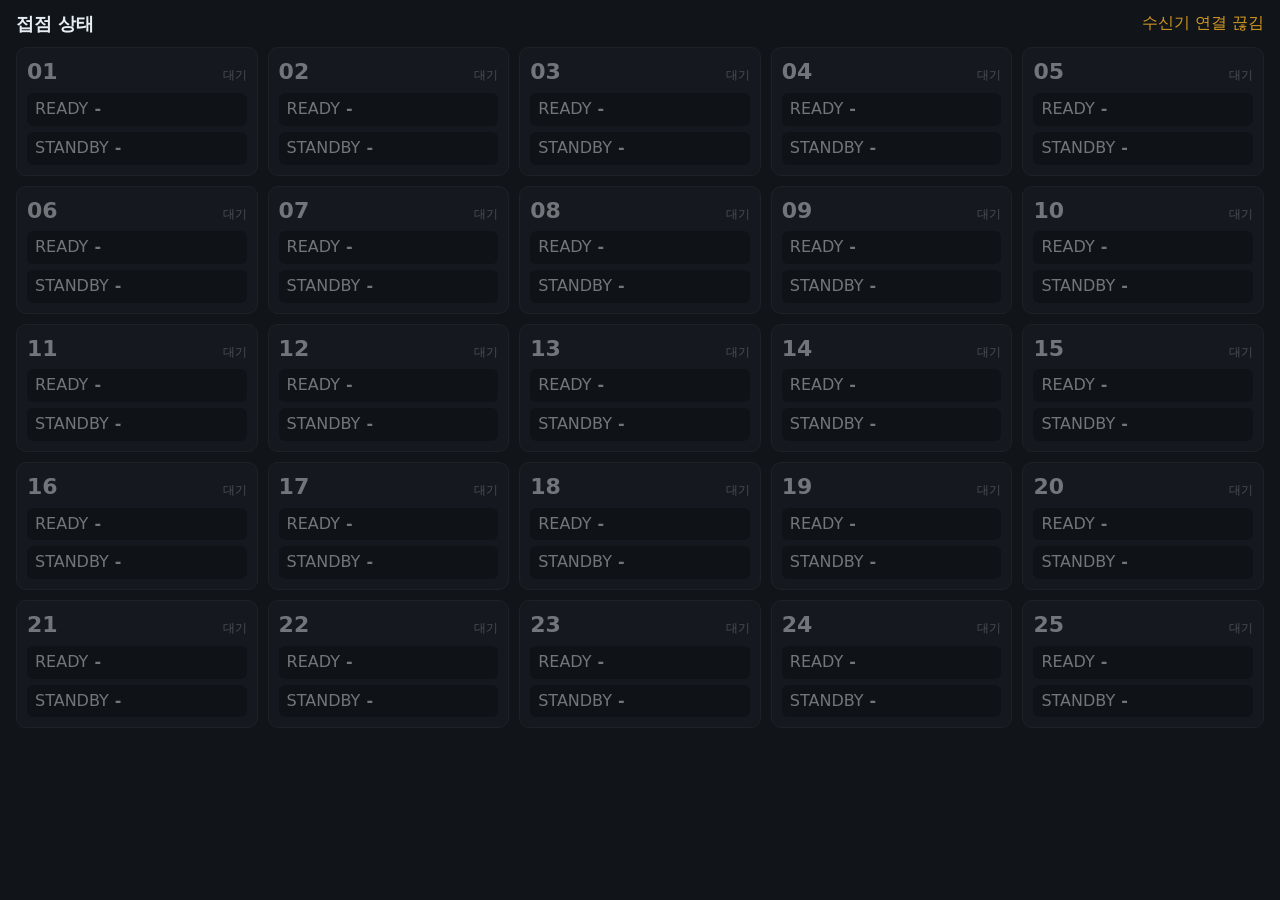
==== web/index.html @ 7fa801d9 "USB 앱(Web Serial) 추가, 접점 표시를 READY(초록)·STANDBY(빨강)로 - 수신기가 USB 로 1초마다·수신 즉시 "S [...]" 상태 줄 출력 (웹 /s " ====
<!doctype html>
<html lang="ko"><head><meta charset="utf-8">
<meta name="viewport" content="width=device-width,initial-scale=1">
<title>접점 상태</title>
<style>
:root{color-scheme:dark;--bg:#111418;--tile:#1c2128;--line:#2d333b;--fg:#e6edf3;--mut:#8b949e;--on:#238636;--stb:#da3633;--warn:#d29922;--btn:#1f6feb}
body{margin:0;background:var(--bg);color:var(--fg);font:16px/1.3 system-ui,sans-serif}
header{display:flex;justify-content:space-between;align-items:center;gap:12px;padding:12px 16px}
h1{font-size:18px;margin:0}
.r{display:flex;align-items:center;gap:10px}
button{font:inherit;color:#fff;background:var(--btn);border:0;border-radius:8px;padding:8px 14px;cursor:pointer}
#g{display:grid;grid-template-columns:repeat(5,1fr);gap:10px;padding:0 16px 16px}
@media (max-width:700px){#g{grid-template-columns:repeat(3,1fr)}}
.t{background:var(--tile);border:1px solid var(--line);border-radius:10px;padding:10px;min-width:0}
.t.off{opacity:.45}
.h{display:flex;justify-content:space-between;align-items:baseline;gap:6px}
.h b{font-size:22px}
.m{color:var(--mut);font-size:12px;white-space:nowrap;overflow:hidden;text-overflow:ellipsis}
.p{display:flex;gap:6px;align-items:center;margin-top:6px;padding:6px 8px;border-radius:6px;background:#0d1117}
.p.on{color:#fff}
.p1.on{background:var(--on)}
.p2.on{background:var(--stb)}
.v{font-weight:700}
.c{margin-left:auto;font-size:13px;opacity:.8}
#st.bad{color:var(--warn)}
</style></head><body>
<header><h1>접점 상태</h1><div class="r"><span id="st">연결 중…</span><button id="cn" hidden>USB 연결</button></div></header>
<main id="g"></main>
<script>
const N=25,OFF=75,g=document.getElementById('g'),st=document.getElementById('st'),cn=document.getElementById('cn'),tiles=[];
for(let i=1;i<=N;i++){
  const t=document.createElement('div');t.className='t off';
  t.innerHTML=`<div class="h"><b>${String(i).padStart(2,'0')}</b><span class="m">대기</span></div>`+
    [1,2].map(k=>`<div class="p p${k}"><span>${k==1?'READY':'STANDBY'}</span><span class="v">-</span><span class="c"></span></div>`).join('');  // 접점1 = READY(초록), 접점2 = STANDBY(빨강)
  g.append(t);tiles.push(t);
}
const ago=s=>s<60?s+'초':s<3600?Math.floor(s/60)+'분':Math.floor(s/3600)+'시간';
const say=(txt,bad)=>{st.textContent=txt;st.className=bad?'bad':''};
let last=0;
function render(d){  // d = [null | {a,b,c1,c2,r}] × 25
  let on=0;last=Date.now();
  d.forEach((n,i)=>{
    const t=tiles[i],live=!!n&&n.a<OFF;on+=live;
    t.classList.toggle('off',!live);
    t.querySelector('.m').textContent=!n?'대기':live?`${n.a}초 전 · ${n.r}dBm`:`끊김 ${ago(n.a)}`;
    t.querySelectorAll('.p').forEach((p,k)=>{
      const c=!!n&&(n.b>>k&1)===1;
      p.classList.toggle('on',c);
      p.querySelector('.v').textContent=!n?'-':c?'ON':'OFF';
      p.querySelector('.c').textContent=n?'×'+n['c'+(k+1)]:'';
    });
  });
  say(`연결 ${on}/${N}`);
}

// ---- Wi-Fi: 수신기가 이 페이지를 직접 줄 때 ----
async function poll(){
  try{render(await (await fetch('/s',{cache:'no-store'})).json())}catch(e){say('수신기 연결 끊김',true)}
  setTimeout(poll,300);
}

// ---- USB: Web Serial (안드로이드 구버전은 WebUSB 폴리필) ----
const open=new Set();
async function serialApi(){
  if(navigator.serial)return navigator.serial;
  if(navigator.usb)return (await import('https://cdn.jsdelivr.net/npm/web-serial-polyfill@1.0.15/+esm')).serial;
  return null;
}
async function run(port){
  if(open.has(port))return;
  open.add(port);
  try{
    await port.open({baudRate:115200});
    await port.setSignals({dataTerminalReady:false,requestToSend:false});  // DTR 이 켜진 채 리셋되면 다운로드 모드로 멈춘다
    const reader=port.readable.pipeThrough(new TextDecoderStream()).getReader();
    let buf='';
    for(;;){
      const {value,done}=await reader.read();
      if(done)break;
      buf+=value;
      let i;
      while((i=buf.indexOf('\n'))>=0){
        const line=buf.slice(0,i).trim();buf=buf.slice(i+1);
        if(line.startsWith('S ['))try{render(JSON.parse(line.slice(2)))}catch(e){}
      }
      if(buf.length>8192)buf='';
    }
  }catch(e){}
  try{await port.close()}catch(e){}
  open.delete(port);
  if(!open.size){say('USB 끊김 — 다시 꽂거나 [USB 연결]',true);cn.hidden=false}
}
async function usb(){
  const api=await serialApi();
  if(!api){say('이 브라우저는 USB 시리얼을 지원하지 않습니다 (PC 크롬·엣지, 안드로이드 크롬)',true);return}
  cn.hidden=false;
  cn.onclick=async()=>{try{run(await api.requestPort({filters:[{usbVendorId:0x303a}]}))}catch(e){}};
  const ports=api.getPorts?await api.getPorts():[];
  ports.forEach(run);  // 전에 허락한 포트는 바로 연결 (S 줄을 주는 포트가 수신기)
  if(ports.length)cn.hidden=true;
  api.addEventListener?.('connect',e=>run(e.target||e.port));
  say(ports.length?'USB 연결 중…':'[USB 연결]을 눌러 수신기를 고르세요',!ports.length);
  setInterval(()=>{if(open.size&&last&&Date.now()-last>3000)say('수신기 응답 없음',true)},1000);
}

location.protocol==='http:'?poll():usb();
</script></body></html>
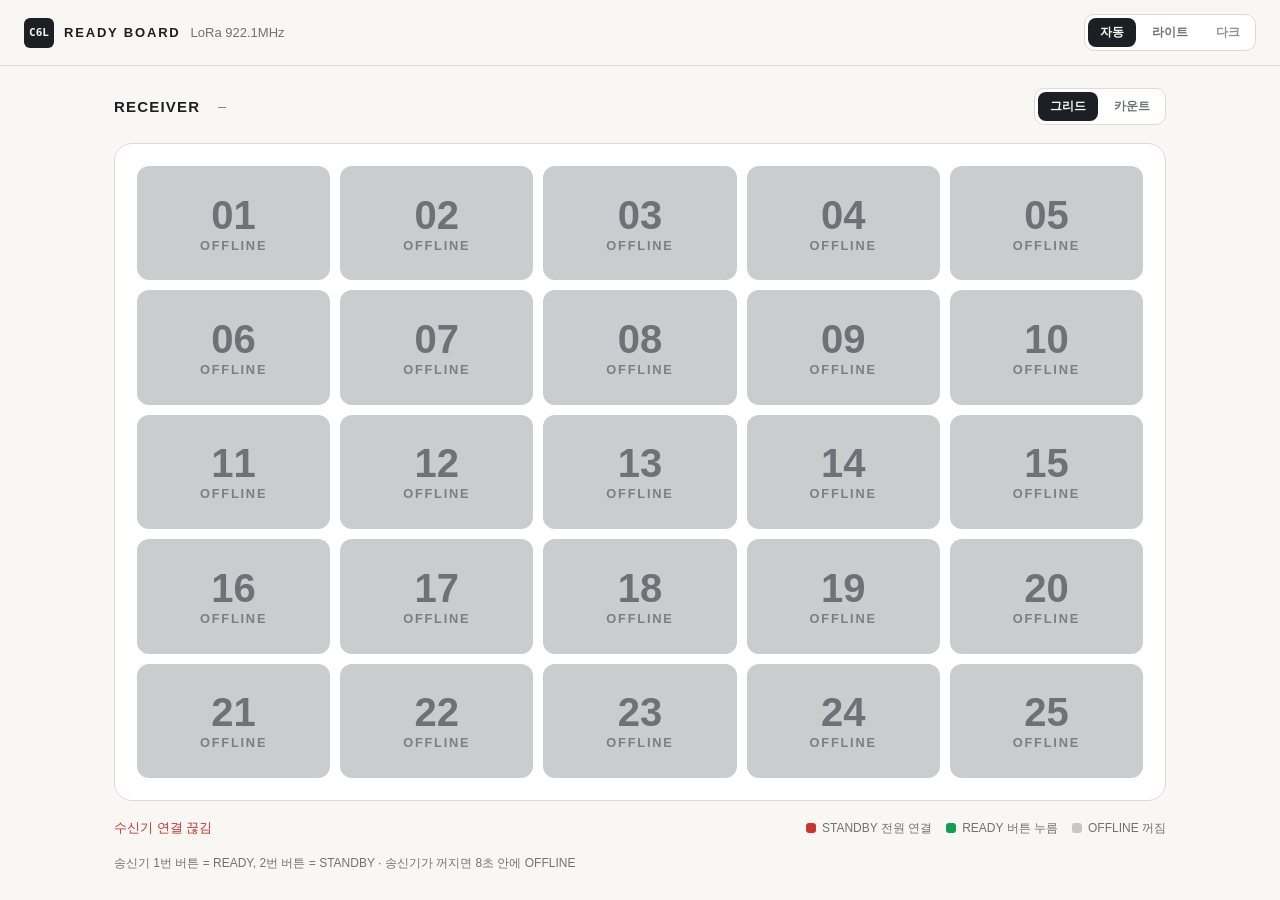
==== commit 3a3b6c08: "Ready Board 디자인 (레퍼런스: gametools.crowny.org 딜러 화면 토큰), v1.5 - 레퍼런스 공통 토큰(OKLCH bg/fg/panel/line/mute" ====
--- a/web/index.html
+++ b/web/index.html
@@ -1,56 +1,135 @@
 <!doctype html>
-<html lang="ko"><head><meta charset="utf-8">
+<html lang="ko" data-theme="light"><head><meta charset="utf-8">
 <meta name="viewport" content="width=device-width,initial-scale=1">
-<title>접점 상태</title>
+<meta name="theme-color" content="#f7f6f2">
+<link rel="manifest" href="manifest.webmanifest">
+<link rel="icon" href="icon-192.png">
+<title>Ready Board</title>
 <style>
-:root{color-scheme:dark;--bg:#111418;--tile:#1c2128;--line:#2d333b;--fg:#e6edf3;--mut:#8b949e;--on:#238636;--stb:#da3633;--warn:#d29922;--btn:#1f6feb}
-body{margin:0;background:var(--bg);color:var(--fg);font:16px/1.3 system-ui,sans-serif}
-header{display:flex;justify-content:space-between;align-items:center;gap:12px;padding:12px 16px}
-h1{font-size:18px;margin:0}
-.r{display:flex;align-items:center;gap:10px}
-button{font:inherit;color:#fff;background:var(--btn);border:0;border-radius:8px;padding:8px 14px;cursor:pointer}
-#g{display:grid;grid-template-columns:repeat(5,1fr);gap:10px;padding:0 16px 16px}
-@media (max-width:700px){#g{grid-template-columns:repeat(3,1fr)}}
-.t{background:var(--tile);border:1px solid var(--line);border-radius:10px;padding:10px;min-width:0}
-.t.off{opacity:.45}
-.h{display:flex;justify-content:space-between;align-items:baseline;gap:6px}
-.h b{font-size:22px}
-.m{color:var(--mut);font-size:12px;white-space:nowrap;overflow:hidden;text-overflow:ellipsis}
-.p{display:flex;gap:6px;align-items:center;margin-top:6px;padding:6px 8px;border-radius:6px;background:#0d1117}
-.p.on{color:#fff}
-.p1.on{background:var(--on)}
-.p2.on{background:var(--stb)}
-.v{font-weight:700}
-.c{margin-left:auto;font-size:13px;opacity:.8}
-#st.bad{color:var(--warn)}
+:root{--bg:oklch(0.975 0.004 90);--fg:oklch(0.24 0.01 260);--panel:oklch(1 0 0);--line:oklch(0.89 0.006 90);--muted:oklch(0.55 0.01 260);
+--red:oklch(0.56 0.19 27);--green:oklch(0.62 0.16 152);--gold:oklch(0.85 0.15 95);--disabled:oklch(0.6 0.01 260 / 0.4);--on-signal:oklch(1 0 0 / 0.95);
+--font:"Helvetica Neue",Helvetica,Arial,sans-serif;--mono:ui-monospace,monospace;color-scheme:light}
+[data-theme="dark"]{--bg:oklch(0.19 0.012 260);--fg:oklch(0.93 0.005 90);--panel:oklch(0.24 0.014 260);--line:oklch(0.32 0.014 260);--muted:oklch(0.66 0.01 260);color-scheme:dark}
+*{box-sizing:border-box}
+body{margin:0;font-family:var(--font);background:var(--bg);color:var(--fg);transition:background .3s ease,color .3s ease}
+#wrap{min-height:100vh;display:flex;flex-direction:column}
+.gt-header{display:flex;align-items:center;gap:20px;padding:14px 24px;border-bottom:1px solid var(--line);flex-wrap:wrap}
+.gt-brand{display:flex;align-items:center;gap:10px}
+.gt-brand .mark{width:30px;height:30px;border-radius:6px;background:var(--fg);color:var(--bg);display:grid;place-items:center;font:800 11px var(--mono)}
+.gt-brand .name{font-weight:700;letter-spacing:.14em;font-size:13px}
+.gt-brand .tool{font-size:13px;color:var(--muted)}
+.gt-seg{display:flex;gap:4px;background:var(--panel);border:1px solid var(--line);border-radius:10px;padding:3px}
+.gt-seg button{white-space:nowrap;border:none;cursor:pointer;padding:6px 12px;border-radius:8px;font-size:12px;font-weight:600;background:transparent;color:var(--muted);font-family:var(--font)}
+.gt-seg button.on{background:var(--fg);color:var(--bg)}
+.right{margin-left:auto}
+main{flex:1;display:flex;flex-direction:column;gap:18px;padding:22px 24px 28px;max-width:1100px;width:100%;margin:0 auto}
+.row{display:flex;align-items:center;gap:18px;flex-wrap:wrap}
+#lbl{font-size:15px;font-weight:700;letter-spacing:.08em}
+#info{font-family:var(--mono);font-size:13px;color:var(--muted)}
+#panel{flex:1;min-height:420px;background:var(--panel);border:1px solid var(--line);border-radius:18px;padding:22px;display:flex;flex-direction:column}
+#grid{flex:1;display:grid;grid-template-columns:repeat(5,1fr);grid-auto-rows:minmax(72px,1fr);gap:10px}  /* 25대 = 5×5 고정, 화면 높이를 채움 */
+.tile{border-radius:12px;background:var(--disabled);color:var(--muted);display:flex;flex-direction:column;align-items:center;justify-content:center;gap:2px;transition:background .3s ease;position:relative;min-width:0}
+.tile.ready{background:var(--green);color:var(--on-signal)}
+.tile.standby{background:var(--red);color:var(--on-signal)}
+.tile .n{font-size:clamp(20px,3.4vw,40px);font-weight:800;line-height:1.05}
+.tile .lbl{font-size:clamp(10px,1vw,13px);letter-spacing:.14em;font-weight:600;opacity:.85}
+.tile .ver{position:absolute;right:8px;bottom:6px;font:600 10px var(--mono);opacity:.75}
+#countView{display:none;flex:1;flex-direction:column;align-items:center;justify-content:center;gap:18px}
+#countBig{font-size:clamp(72px,14vw,150px);font-weight:800;line-height:1;transition:color .3s ease}
+#countBig .of{color:var(--muted);font-weight:600}
+#barTrack{width:min(480px,80%);height:10px;border-radius:5px;background:var(--line);overflow:hidden}
+#barFill{height:100%;width:0;background:var(--green);transition:width .35s ease}
+#waitingText{font-size:14px;color:var(--muted);font-family:var(--mono);text-align:center;max-width:80%}
+.btn{border:1px solid var(--line);background:var(--panel);color:var(--fg);cursor:pointer;padding:8px 14px;border-radius:8px;font-size:13px;font-weight:600;font-family:var(--font)}
+.btn.go{background:var(--green);border-color:var(--green);color:var(--on-signal)}
+.btn:disabled{opacity:.5;cursor:default}
+#st{font-size:13px;color:var(--muted)}
+#st.bad{color:var(--red)}
+#hint{font-size:12px;color:var(--muted)}
+.legend{display:flex;gap:14px;flex-wrap:wrap;font-size:12px;color:var(--muted)}
+.legend i{display:inline-block;width:10px;height:10px;border-radius:3px;margin-right:6px;vertical-align:-1px}
+dialog{background:var(--panel);color:var(--fg);border:1px solid var(--line);border-radius:18px;width:min(520px,calc(100% - 32px));padding:22px}
+dialog::backdrop{background:oklch(0 0 0 / .35)}
+dialog h2{font-size:15px;font-weight:700;letter-spacing:.08em;margin:0 0 8px}
+dialog p,#ui{font-size:13px;color:var(--muted);margin:0 0 12px}
+#ul{margin:12px 0;max-height:240px;overflow:auto}
+#ul label{display:flex;gap:8px;align-items:center;padding:6px 0;border-bottom:1px solid var(--line);font-size:14px}
+#ul label span{margin-left:auto;font-size:12px;color:var(--muted)}
+#ulg{max-height:140px;overflow:auto;background:var(--bg);border:1px solid var(--line);padding:8px;border-radius:8px;font:12px var(--mono);white-space:pre-wrap;margin:12px 0 0}
+@media (max-width:520px){main{padding:16px}#panel{padding:12px}#grid{gap:6px;grid-auto-rows:minmax(56px,1fr)}.tile .lbl{letter-spacing:.06em;font-size:9px}.tile .ver{display:none}.gt-header{padding:12px 16px}}
 </style></head><body>
-<header><h1>접점 상태</h1><div class="r"><span id="st">연결 중…</span><button id="cn" hidden>USB 연결</button></div></header>
-<main id="g"></main>
+<div id="wrap">
+<header class="gt-header">
+  <div class="gt-brand"><span class="mark">C6L</span><span class="name">READY BOARD</span><span class="tool">LoRa 922.1MHz</span></div>
+  <div class="gt-seg right" id="themeSeg"><button type="button" data-theme="auto">자동</button><button type="button" data-theme="light">라이트</button><button type="button" data-theme="dark">다크</button></div>
+</header>
+<main>
+  <div class="row">
+    <div id="lbl">RECEIVER</div><span id="info">—</span>
+    <div class="gt-seg right" id="viewSeg"><button type="button" data-view="grid">그리드</button><button type="button" data-view="count">카운트</button></div>
+  </div>
+  <div id="panel">
+    <div id="grid"></div>
+    <div id="countView"><div id="countBig"><span id="readyN">0</span><span class="of"> / <span id="liveN">0</span></span></div><div id="barTrack"><div id="barFill"></div></div><div id="waitingText"></div></div>
+  </div>
+  <div class="row">
+    <button type="button" class="btn go" id="cn" hidden>USB 연결</button><button type="button" class="btn" id="ub" hidden>업데이트</button>
+    <span id="st">연결 중…</span>
+    <div class="legend right"><span><i style="background:var(--red)"></i>STANDBY 전원 연결</span><span><i style="background:var(--green)"></i>READY 버튼 누름</span><span><i style="background:var(--disabled)"></i>OFFLINE 꺼짐</span></div>
+  </div>
+  <div id="hint">송신기 1번 버튼 = READY, 2번 버튼 = STANDBY · 송신기가 꺼지면 8초 안에 OFFLINE</div>
+</main>
+</div>
+<dialog id="ud"><form method="dialog">
+<h2>펌웨어 일괄 업데이트 <span id="ugw" style="font-weight:400;letter-spacing:0;color:var(--muted)"></span></h2>
+<p>앱 이미지(…-app-0x10000.bin)를 고르면 USB 로 수신기에 올리고, 수신기가 송신기를 한 대씩 와이파이로 업데이트합니다. 송신기는 업데이트하는 동안 잠깐 OFFLINE 으로 보입니다.</p>
+<input type="file" id="uf" accept=".bin">
+<div id="ui" style="margin-top:8px"></div>
+<div id="ul"></div>
+<div class="row" style="gap:10px"><button type="button" class="btn go" id="us">올리고 시작</button><button type="button" class="btn" id="ua" hidden>수신기도 업데이트</button><button class="btn" value="x">닫기</button></div>
+<pre id="ulg"></pre>
+</form></dialog>
 <script>
-const N=25,OFF=75,g=document.getElementById('g'),st=document.getElementById('st'),cn=document.getElementById('cn'),tiles=[];
+const N=25,OFF=8,$=id=>document.getElementById(id),st=$('st'),cn=$('cn'),tiles=[];
+const store={get:k=>{try{return localStorage.getItem(k)}catch(e){return null}},set:(k,v)=>{try{localStorage.setItem(k,v)}catch(e){}}};
+// ---- 테마(자동/라이트/다크) · 보기(그리드/카운트) ----
+const mq=matchMedia('(prefers-color-scheme: dark)');
+function theme(m){const d=m==='dark'||(m==='auto'&&mq.matches);document.documentElement.dataset.theme=d?'dark':'light';
+  document.querySelector('meta[name=theme-color]').content=d?'#1d2127':'#f7f6f2';
+  $('themeSeg').querySelectorAll('button').forEach(b=>b.classList.toggle('on',b.dataset.theme===m))}
+$('themeSeg').onclick=e=>{const b=e.target.closest('button');if(b){store.set('rb-theme',b.dataset.theme);theme(b.dataset.theme)}};
+mq.addEventListener('change',()=>{if((store.get('rb-theme')||'auto')==='auto')theme('auto')});
+theme(store.get('rb-theme')||'auto');
+function view(v){$('grid').style.display=v==='grid'?'grid':'none';$('countView').style.display=v==='count'?'flex':'none';
+  $('viewSeg').querySelectorAll('button').forEach(b=>b.classList.toggle('on',b.dataset.view===v))}
+$('viewSeg').onclick=e=>{const b=e.target.closest('button');if(b){store.set('rb-view',b.dataset.view);view(b.dataset.view)}};
+view(store.get('rb-view')||'grid');
+
 for(let i=1;i<=N;i++){
-  const t=document.createElement('div');t.className='t off';
-  t.innerHTML=`<div class="h"><b>${String(i).padStart(2,'0')}</b><span class="m">대기</span></div>`+
-    [1,2].map(k=>`<div class="p p${k}"><span>${k==1?'READY':'STANDBY'}</span><span class="v">-</span><span class="c"></span></div>`).join('');  // 접점1 = READY(초록), 접점2 = STANDBY(빨강)
-  g.append(t);tiles.push(t);
+  const t=document.createElement('div');t.className='tile';
+  t.innerHTML=`<span class="n">${String(i).padStart(2,'0')}</span><span class="lbl">OFFLINE</span><span class="ver"></span>`;
+  $('grid').append(t);tiles.push(t);
 }
 const ago=s=>s<60?s+'초':s<3600?Math.floor(s/60)+'분':Math.floor(s/3600)+'시간';
 const say=(txt,bad)=>{st.textContent=txt;st.className=bad?'bad':''};
-let last=0;
-function render(d){  // d = [null | {a,b,c1,c2,r}] × 25
-  let on=0;last=Date.now();
+let last=0,lastD=[],gwVer='';
+function render(d){  // d = [null | {a,b,c1,c2,r,v}] × 25 — b: 1 = READY, 2 = STANDBY
+  let live=0,ready=0;const wait=[];last=Date.now();lastD=d;
   d.forEach((n,i)=>{
-    const t=tiles[i],live=!!n&&n.a<OFF;on+=live;
-    t.classList.toggle('off',!live);
-    t.querySelector('.m').textContent=!n?'대기':live?`${n.a}초 전 · ${n.r}dBm`:`끊김 ${ago(n.a)}`;
-    t.querySelectorAll('.p').forEach((p,k)=>{
-      const c=!!n&&(n.b>>k&1)===1;
-      p.classList.toggle('on',c);
-      p.querySelector('.v').textContent=!n?'-':c?'ON':'OFF';
-      p.querySelector('.c').textContent=n?'×'+n['c'+(k+1)]:'';
-    });
+    const t=tiles[i],on=!!n&&n.a<OFF,r=on&&n.b===1;
+    t.classList.toggle('ready',r);t.classList.toggle('standby',on&&!r);
+    t.querySelector('.lbl').textContent=on?(r?'READY':'STANDBY'):'OFFLINE';
+    t.querySelector('.ver').textContent=n&&n.v?'v'+n.v:'';
+    t.title=!n?'아직 신호 없음':on?`${n.a}초 전 · ${n.r}dBm · 누름 READY ${n.c1} / STANDBY ${n.c2}`:`끊김 ${ago(n.a)} 전`;
+    if(on){live++;if(r)ready++;else wait.push(i+1)}
   });
-  say(`연결 ${on}/${N}`);
+  $('readyN').textContent=ready;$('liveN').textContent=live;
+  const all=live>0&&ready===live;
+  $('countBig').style.color=all?'var(--green)':'var(--fg)';
+  $('barFill').style.width=(live?ready/live*100:0).toFixed(1)+'%';
+  $('waitingText').textContent=!live?'연결된 송신기 없음':all?'ALL READY':'STANDBY: '+wait.slice(0,15).join(', ')+(wait.length>15?' …':'');
+  $('info').textContent=`READY ${ready} · 연결 ${live}/${N}${gwVer?' · 수신기 v'+gwVer:''}`;
+  say(all?'전원 READY':`대기 ${ready}/${live}`);
 }
 
 // ---- Wi-Fi: 수신기가 이 페이지를 직접 줄 때 ----
@@ -61,9 +140,19 @@
 
 // ---- USB: Web Serial (안드로이드 구버전은 WebUSB 폴리필) ----
 const open=new Set();
+let gw=null,waiters=[];  // gw = S 줄을 주는 포트(수신기)
+function onLine(line,port){
+  if(line.startsWith('S [')){try{render(JSON.parse(line.slice(2)));if(gw!==port){gw=port;$('ub').hidden=false;askVer()}}catch(e){}return}
+  for(const w of waiters.slice())if(w.re.test(line)){waiters.splice(waiters.indexOf(w),1);w.ok(line)}
+  if(line.startsWith('U '))updLine(line);
+}
+const waitLine=(re,ms=20000)=>new Promise((ok,no)=>{const w={re,ok};waiters.push(w);
+  setTimeout(()=>{const i=waiters.indexOf(w);if(i>=0){waiters.splice(i,1);no(new Error('수신기 응답 없음'))}},ms)});
+async function gwWrite(d){const w=gw.writable.getWriter();try{await w.write(typeof d==='string'?new TextEncoder().encode(d+'\n'):d)}finally{w.releaseLock()}}
+async function askVer(){try{const r=waitLine(/^id=0 /,3000);await gwWrite('?');const m=(await r).match(/fw=(\d+) store=(\d+)/);if(m){gwVer=m[1];$('ugw').textContent=`수신기 v${m[1]}${+m[2]?' · 보관본 v'+m[2]:''}`}}catch(e){}}
 async function serialApi(){
   if(navigator.serial)return navigator.serial;
-  if(navigator.usb)return (await import('https://cdn.jsdelivr.net/npm/web-serial-polyfill@1.0.15/+esm')).serial;
+  if(navigator.usb)return (await import('./web-serial-polyfill.js')).serial;  // 같은 폴더 사본 — 오프라인에서도 동작
   return null;
 }
 async function run(port){
@@ -71,7 +160,10 @@
   open.add(port);
   try{
     await port.open({baudRate:115200});
-    await port.setSignals({dataTerminalReady:false,requestToSend:false});  // DTR 이 켜진 채 리셋되면 다운로드 모드로 멈춘다
+    // DTR·RTS 를 내려 둔다(DTR 이 켜진 채 리셋되면 다운로드 모드로 멈춤). 반드시 RTS 먼저 — DTR 을 먼저 내리거나 한 번에 내리면
+    // 'DTR 꺼짐·RTS 켜짐' 순간이 생겨 C6 가 리셋된다 (2026-11-09 실기기: RTS→DTR 만 리셋 없음)
+    await port.setSignals({requestToSend:false});
+    await port.setSignals({dataTerminalReady:false});
     const reader=port.readable.pipeThrough(new TextDecoderStream()).getReader();
     let buf='';
     for(;;){
@@ -79,15 +171,13 @@
       if(done)break;
       buf+=value;
       let i;
-      while((i=buf.indexOf('\n'))>=0){
-        const line=buf.slice(0,i).trim();buf=buf.slice(i+1);
-        if(line.startsWith('S ['))try{render(JSON.parse(line.slice(2)))}catch(e){}
-      }
+      while((i=buf.indexOf('\n'))>=0){onLine(buf.slice(0,i).trim(),port);buf=buf.slice(i+1)}
       if(buf.length>8192)buf='';
     }
   }catch(e){}
   try{await port.close()}catch(e){}
   open.delete(port);
+  if(gw===port){gw=null;gwVer='';$('ub').hidden=true}
   if(!open.size){say('USB 끊김 — 다시 꽂거나 [USB 연결]',true);cn.hidden=false}
 }
 async function usb(){
@@ -103,5 +193,58 @@
   setInterval(()=>{if(open.size&&last&&Date.now()-last>3000)say('수신기 응답 없음',true)},1000);
 }
 
+// ---- 펌웨어 일괄 업데이트 (USB 모드) ----
+let fw=null,ust={};
+const ulog=s=>{const p=$('ulg');p.textContent=(p.textContent+s+'\n').split('\n').slice(-60).join('\n');p.scrollTop=p.scrollHeight};
+function ulist(){  // 살아 있는 송신기 — 기본으로 버전이 다른 것만 고른다
+  const rows=[];
+  lastD.forEach((n,i)=>{
+    if(!n||n.a>=OFF)return;
+    const id=i+1,old=!n.v,need=!!fw&&!old&&n.v!==fw.ver;
+    const s=ust[id]||(old?'USB 로 한 번 굽기 필요':!fw?'':need?'대상':'최신');
+    rows.push(`<label><input type="checkbox" value="${id}"${need?' checked':''}${old?' disabled':''}> ${String(id).padStart(2,'0')} · v${n.v||'?'}<span id="ust${id}">${s}</span></label>`);
+  });
+  $('ul').innerHTML=rows.join('')||'<span style="font-size:13px;color:var(--muted)">연결된 송신기가 없습니다</span>';
+}
+function updLine(l){
+  const m=l.match(/^U (\d+) (.*)$/);
+  if(m){const t={cmd:'업데이트 중…',ok:'완료 ✓'}[m[2]]||m[2].replace(/^fail /,'실패: ');ust[m[1]]=t;const s=$('ust'+m[1]);if(s)s.textContent=t}
+  ulog(l);
+  if(l==='U done'){ulog('송신기 업데이트 끝 — 수신기도 바꾸려면 [수신기도 업데이트]');$('ua').hidden=false;$('us').disabled=false}
+}
+$('ub').onclick=()=>{ulist();$('ud').showModal();askVer()};
+$('uf').onchange=async()=>{
+  fw=null;ust={};const f=$('uf').files[0];if(!f)return;
+  const b=new Uint8Array(await f.arrayBuffer()),m=new TextDecoder('latin1').decode(b).match(/C6LFW-VER=(\d+);/);
+  if(b[0]!==0xE9||!m||b.length>0x1F0000){$('ui').textContent='C6L 앱 이미지(…-app-0x10000.bin)를 고르세요. 전체 이미지(…-full-0x0.bin)나 v1.1 이하 파일은 안 됩니다.';ulist();return}
+  fw={b,ver:+m[1]};$('ui').textContent=`${f.name} · ${Math.round(b.length/1024)}KB · v${fw.ver}`;ulist();
+};
+$('us').onclick=async()=>{
+  if(!fw||!gw){$('ui').textContent=fw?'수신기가 연결돼 있지 않습니다':'먼저 파일을 고르세요';return}
+  const ids=[...$('ul').querySelectorAll('input:checked')].map(c=>c.value);
+  if($('us').disabled)return;
+  $('us').disabled=true;$('ua').hidden=true;  // 송신기 업데이트가 끝날(U done) 때까지 다시 누르지 못하게
+  try{
+    ulog(`수신기에 v${fw.ver} 올리는 중…`);
+    const rd=waitLine(/^fw (ready|err)/);await gwWrite(`fw ${fw.b.length} ${fw.ver}`);let l=await rd;
+    if(l.startsWith('fw err'))throw new Error(l);
+    const done=waitLine(/^fw (ok|err)/,180000);done.catch(()=>{});
+    for(let off=0;off<fw.b.length;off+=1024){
+      const end=Math.min(off+1024,fw.b.length),ack=waitLine(new RegExp(`^fw (ack ${end}$|err)`));
+      await gwWrite(fw.b.subarray(off,end));l=await ack;
+      if(l.startsWith('fw err'))throw new Error(l);
+      if(!(end%65536)||end===fw.b.length)$('ui').textContent=`수신기에 올리는 중 ${Math.round(end*100/fw.b.length)}%`;
+    }
+    l=await done;if(l.startsWith('fw err'))throw new Error(l);
+    $('ui').textContent=`수신기에 v${fw.ver} 보관됨`;ulog(l);
+    if(ids.length){ids.forEach(id=>{ust[id]='순서 기다림';const s=$('ust'+id);if(s)s.textContent=ust[id]});await gwWrite('upd '+ids.join(','));return}  // U done 에서 다시 켬
+    ulog('고른 송신기가 없습니다');$('ua').hidden=false;
+  }catch(e){ulog('실패: '+e.message)}
+  $('us').disabled=false;
+};
+$('ua').onclick=async()=>{ulog('수신기에 적용 — 재부팅합니다');await gwWrite('fw apply');gwVer=''};
+
 location.protocol==='http:'?poll():usb();
+// https 로 한 번 열면 서비스워커가 페이지·폴리필을 저장해 두어, 그 뒤로는 와이파이·인터넷 없이 열린다(홈 화면에 추가 권장)
+if(location.protocol==='https:'&&'serviceWorker'in navigator)navigator.serviceWorker.register('sw.js');
 </script></body></html>
